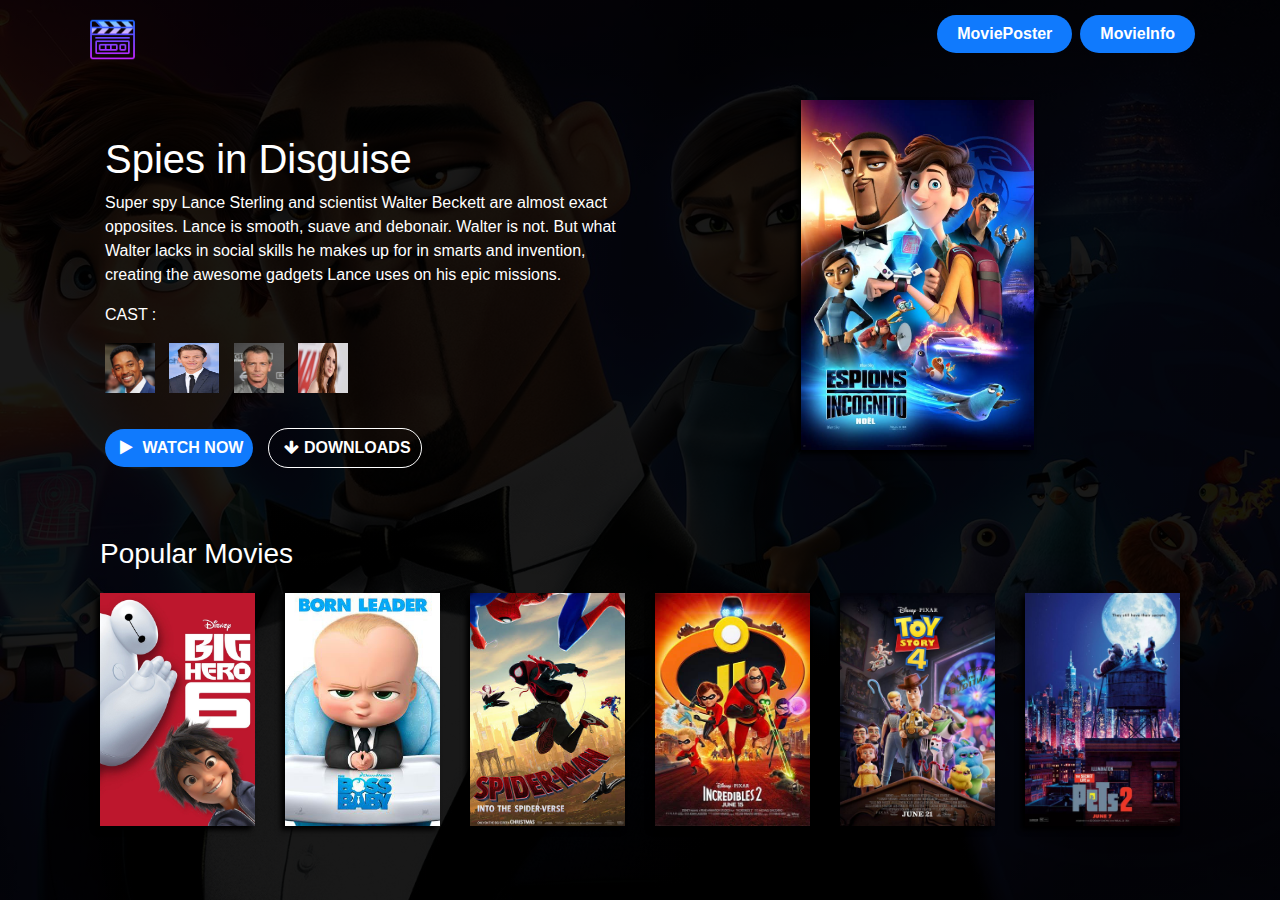
==== index.html @ e498690a "homepage completed" ====
<html lang="en">
<head>
    <meta charset="UTF-8">
    <meta name="viewport" content="width=device-width, initial-scale=1.0">
    <meta http-equiv="X-UA-Compatible" content="ie=edge">
    <title>Movie Website</title>
    <link rel="stylesheet" href="https://maxcdn.bootstrapcdn.com/bootstrap/4.0.0/css/bootstrap.min.css" integrity=
    "sha384-Gn5384xqQ1aoWXA+058RXPxPg6fy4IWvTNh0E263XmFcJlSAwiGgFAW/dAiS6JXm" crossorigin="anonymous">
    <link rel="stylesheet" href="style.css">
    <link rel="stylesheet" href="https://stackpath.bootstrapcdn.com/font-awesome/4.7.0/css/font-awesome.min.css">
</head>
<body>
   <div class="container header">
       <img src="img/movieLogo.png" alt="" class="logo">
       <a href="#MovieInfo" class="header-btn">MovieInfo</a>
       <a href="#MoviePoster" class="header-btn poster">MoviePoster</a>
       <div class="container movie-details">
            <div class="row">
                 <div class="col-md-6 left-box" >
                     <h1>Spies in Disguise</h1>
                     <p>
                    Super spy Lance Sterling and scientist Walter Beckett are almost exact opposites. Lance is smooth, suave and
                    debonair. Walter is not. But what Walter lacks in social skills he makes up for in smarts and invention, creating the awesome gadgets Lance uses on his epic missions.</p> 
                     <p>CAST :</p>
                     <div class="casting">
                         <img src="img/img1.jpg" title="WILL SMITH">
                         <img src="img/img2.jpg" title="Tom Holland">
                         <img src="img/img3.jpg" title="Ben Mendelsohn">
                         <img src="img/img4.jpg" title="Karen Gillan">
                     </div>
                     <a href="#"><i class="fa fa-play" aria-hidden="true"></i> WATCH NOW</a>
                     <a href="#" class="download-btn"><i class="fa fa-arrow-down" aria-hidden="true"></i>DOWNLOADS</a>
                 </div>
                 <div class="col-md-6 text-center">
                        <img src="img/poster1.jpg" class="movie-img" alt="">
                 </div>
             </div>
            </div>
            
            <div class="container series">
                    <h3>Popular Movies</h3>
                <div class="row">
                    <div class="col-md-4">
                        <div class="row">
                            <div class="col-6"><img src="img/m1.jpg"></div>
                            <div class="col-6"><img src="img/m2.jpg" alt=""></div>
                        </div>
                    </div>
                    <div class="col-md-4">
                            <div class="row">
                                    <div class="col-6"><img src="img/m3.jpg"></div>
                                    <div class="col-6"><img src="img/m4.jpg" alt=""></div>
                                </div>
                    </div>
                    <div class="col-md-4">
                            <div class="row">
                                    <div class="col-6"><img src="img/m5.jpg"></div>
                                    <div class="col-6"><img src="img/m6.jpg" alt=""></div>
                                </div>
                    </div>
                </div>   
                </div>
        </div> 
   
    

</body>
</html>
---- style.css ----
*{
    margin: 0;
    padding: 0;
}
body{
    background-image: linear-gradient(rgba(0,0,0,0.9),rgba(0,0,0,0.9)),url(img/bckcolor.jpg);
    background-position: center;
    background-size: cover;
}
.logo{
    width: 55px;
    margin-top: 12px;
}
.header{
    height: 10%;
}
.header-btn{
    text-decoration: none !important;
    border-radius: 30px;
    padding: 7px 20px;
    float: right;
    margin-top: 15px;
    color:#fff !important;
    background: #107afd;
    font-weight: 600;
}
.poster{
    margin-right: 8px;
}
.movie-details{
    margin: 3% 0;
}
.left-box{
    color: #fff;
    margin:15px 0 ;
    padding:20px;
}
.casting img{
    height: 50px;
    width: 50px;
    margin-right: 10px;
    cursor: pointer;

}
.left-box a{
    text-decoration: none !important;
    border-radius: 30px;
    padding: 7px 10px;
    margin-top: 35px;
    color:#fff !important;
    background: #107afd;
    font-weight: 600;
    display: inline-block;
    margin-right: 10px;
}
.download-btn{
    border: 1px solid #fff !important;
    background: transparent !important;
}
.fa{
    margin: 0 5px;
}
.movie-img{
    height: 350px;
    box-shadow: -4px 4px 5px 0 #000;
}
.series{
    color: #fff
}
.series img{
    width: 100%;
    margin-top: 15px;
    box-shadow: -4px 4px 5px 0 #000;
    cursor: pointer;
    transition: 1s;
}
.series img:hover{
    transform:translateY(-10px)
}
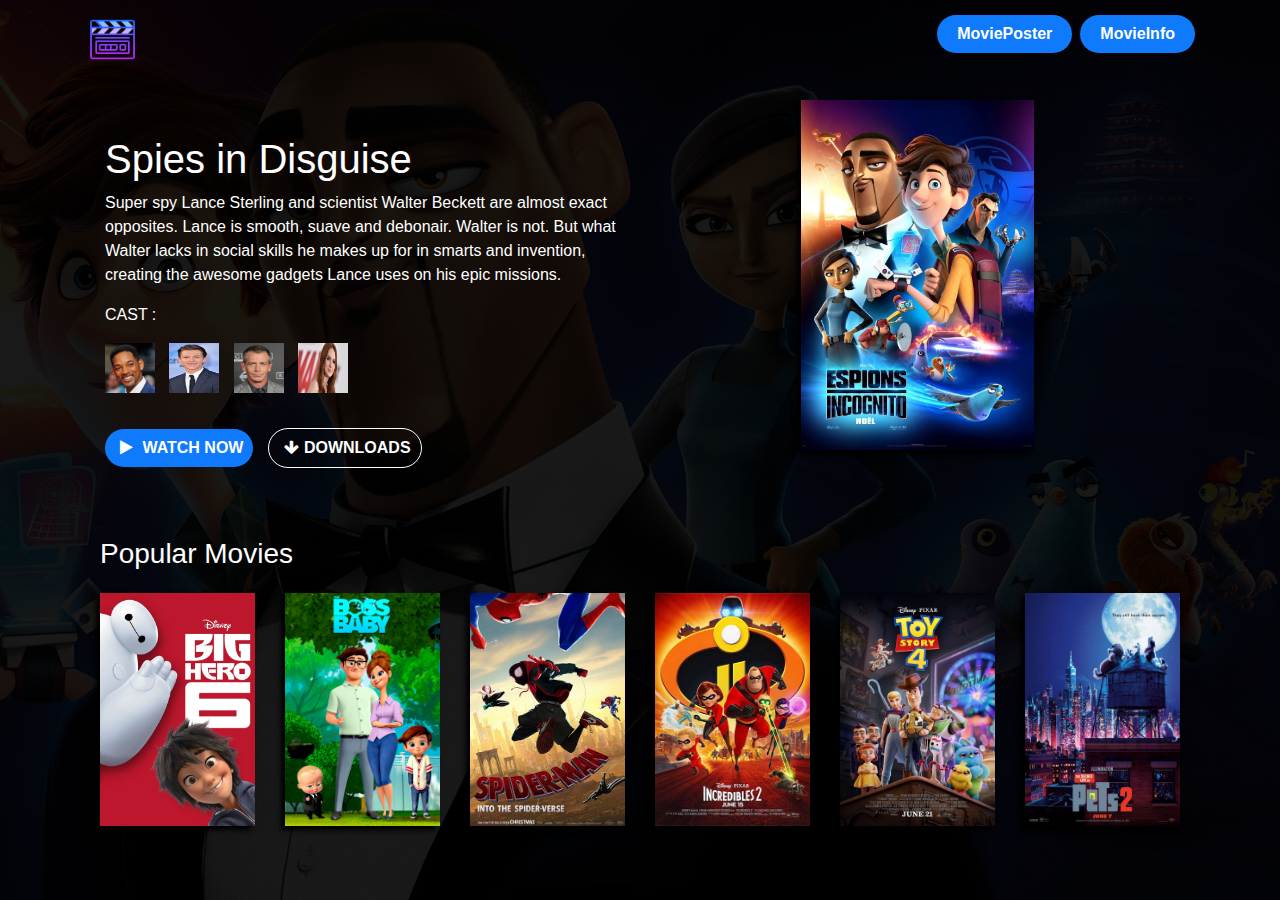
==== commit b8bfc0ae: "movie info page designed" ====
--- a/index.html
+++ b/index.html
@@ -12,8 +12,8 @@
 <body>
    <div class="container header">
        <img src="img/movieLogo.png" alt="" class="logo">
-       <a href="#MovieInfo" class="header-btn">MovieInfo</a>
-       <a href="#MoviePoster" class="header-btn poster">MoviePoster</a>
+       <a href="/movieinfo.html" class="header-btn">MovieInfo</a>
+       <a href="/movieposter.html" class="header-btn poster">MoviePoster</a>
        <div class="container movie-details">
             <div class="row">
                  <div class="col-md-6 left-box" >
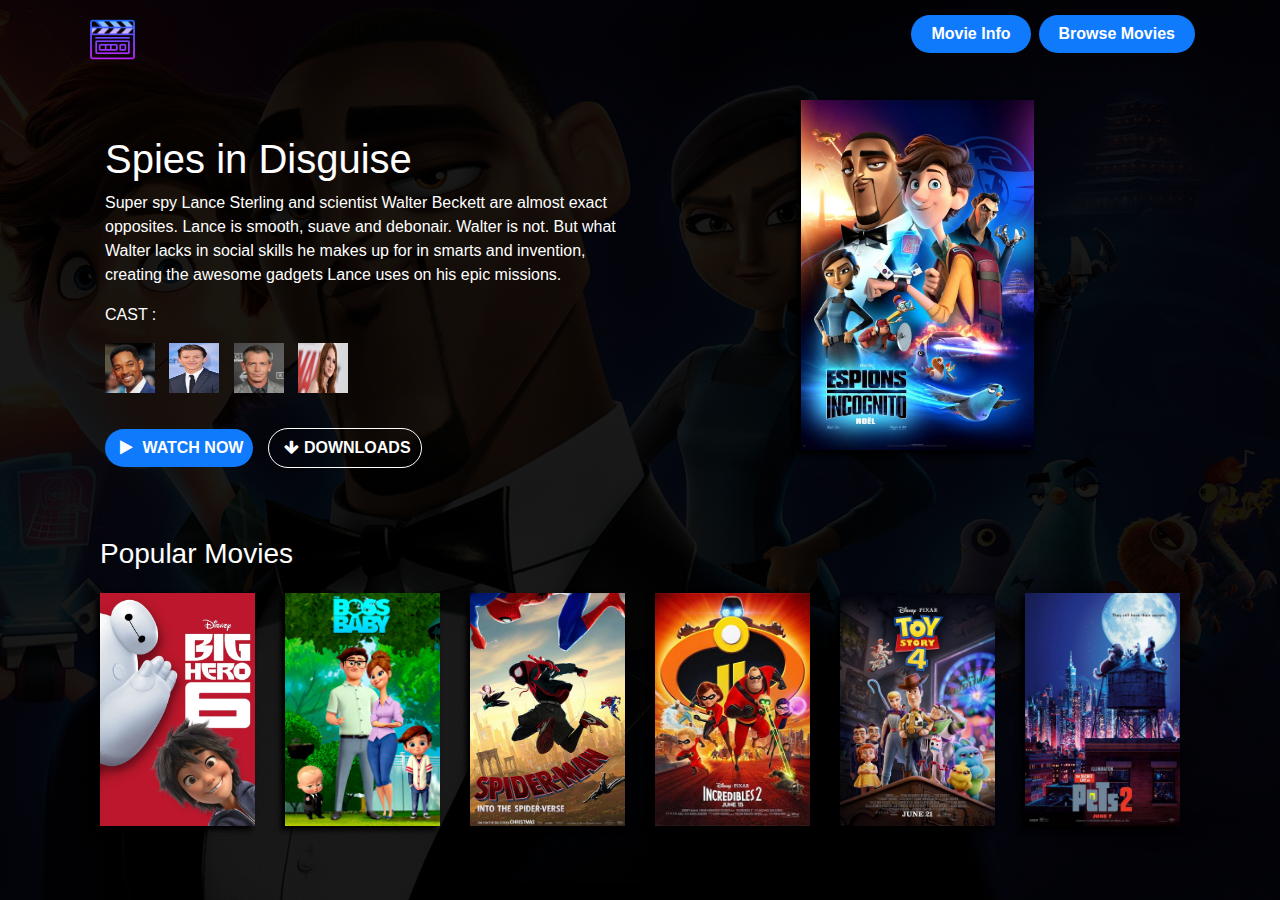
==== commit 0b6a1cd9: "proper name chaned" ====
--- a/index.html
+++ b/index.html
@@ -12,8 +12,8 @@
 <body>
    <div class="container header">
        <img src="img/movieLogo.png" alt="" class="logo">
-       <a href="/movieinfo.html" class="header-btn">MovieInfo</a>
-       <a href="/movieposter.html" class="header-btn poster">MoviePoster</a>
+       <a href="/browsemovie.html" class="header-btn">Browse Movies</a>
+       <a href="/movieinfo.html" class="header-btn poster">Movie Info</a>
        <div class="container movie-details">
             <div class="row">
                  <div class="col-md-6 left-box" >
